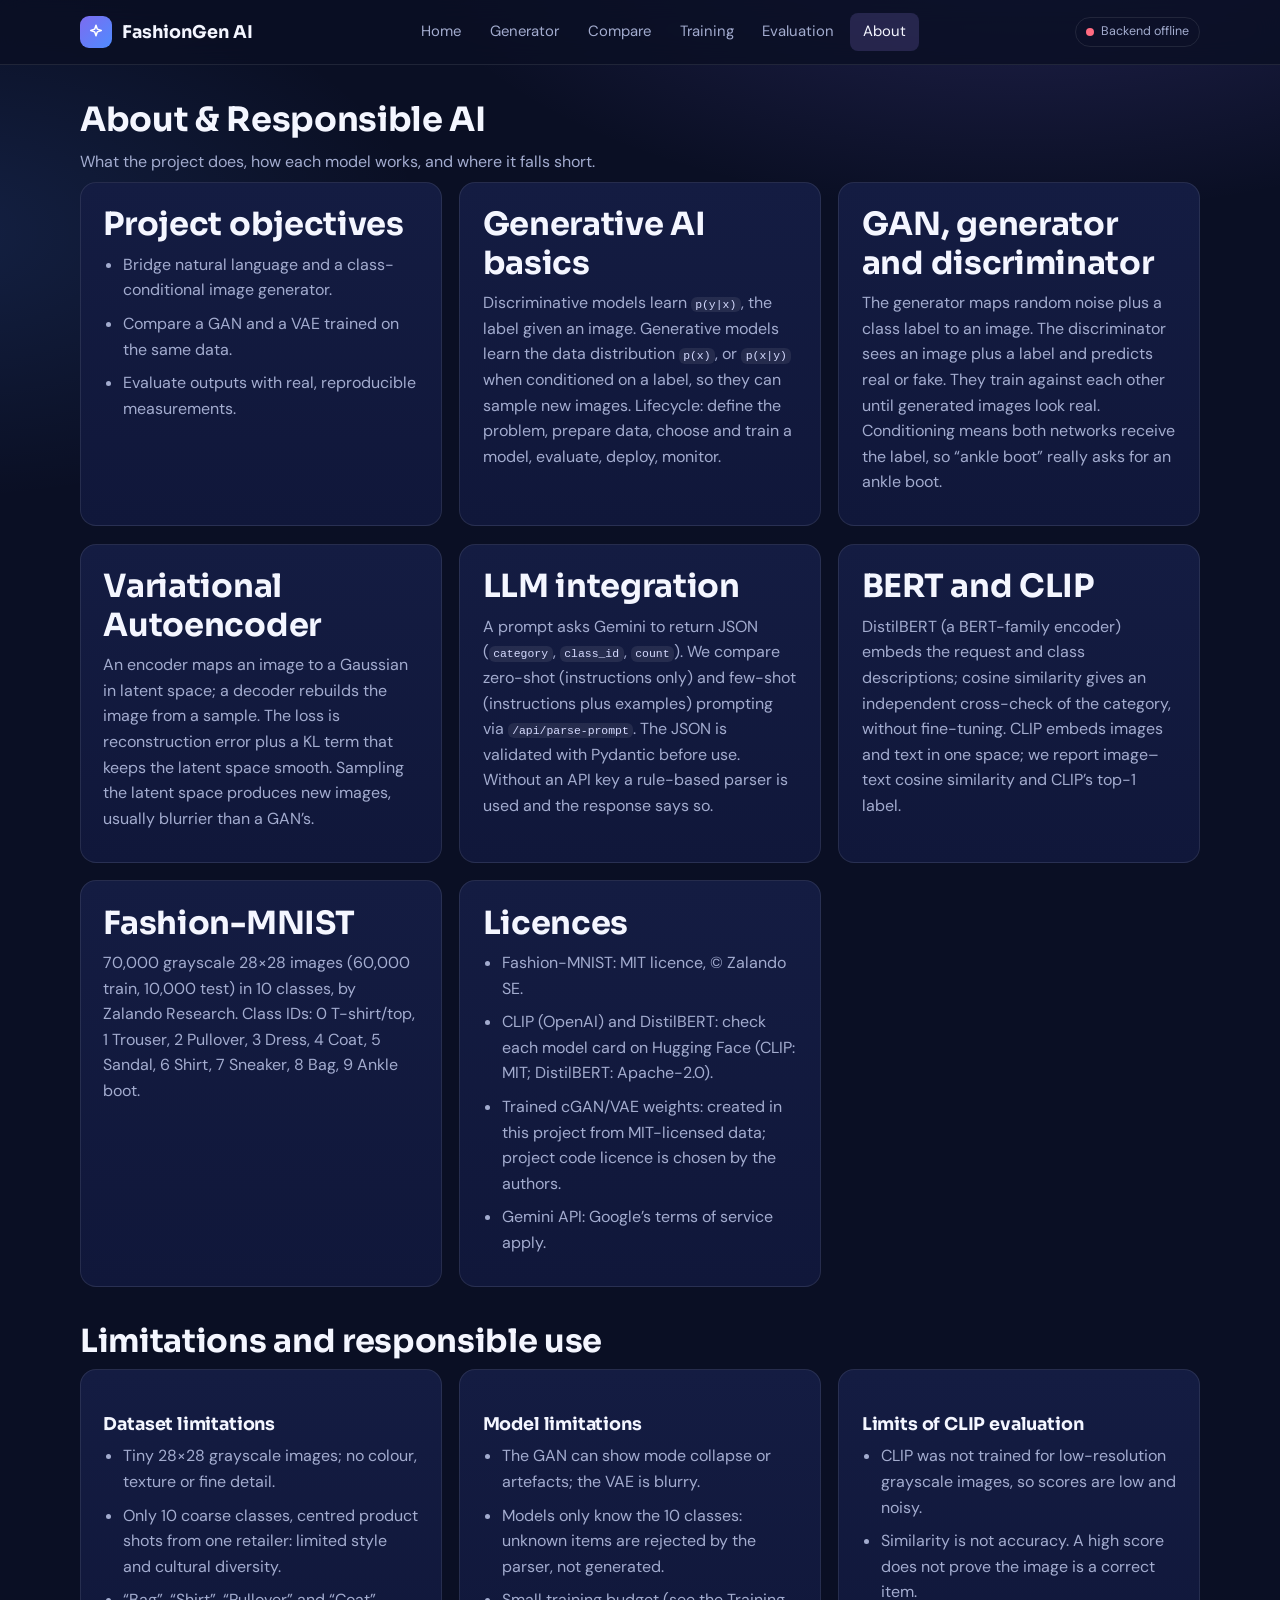
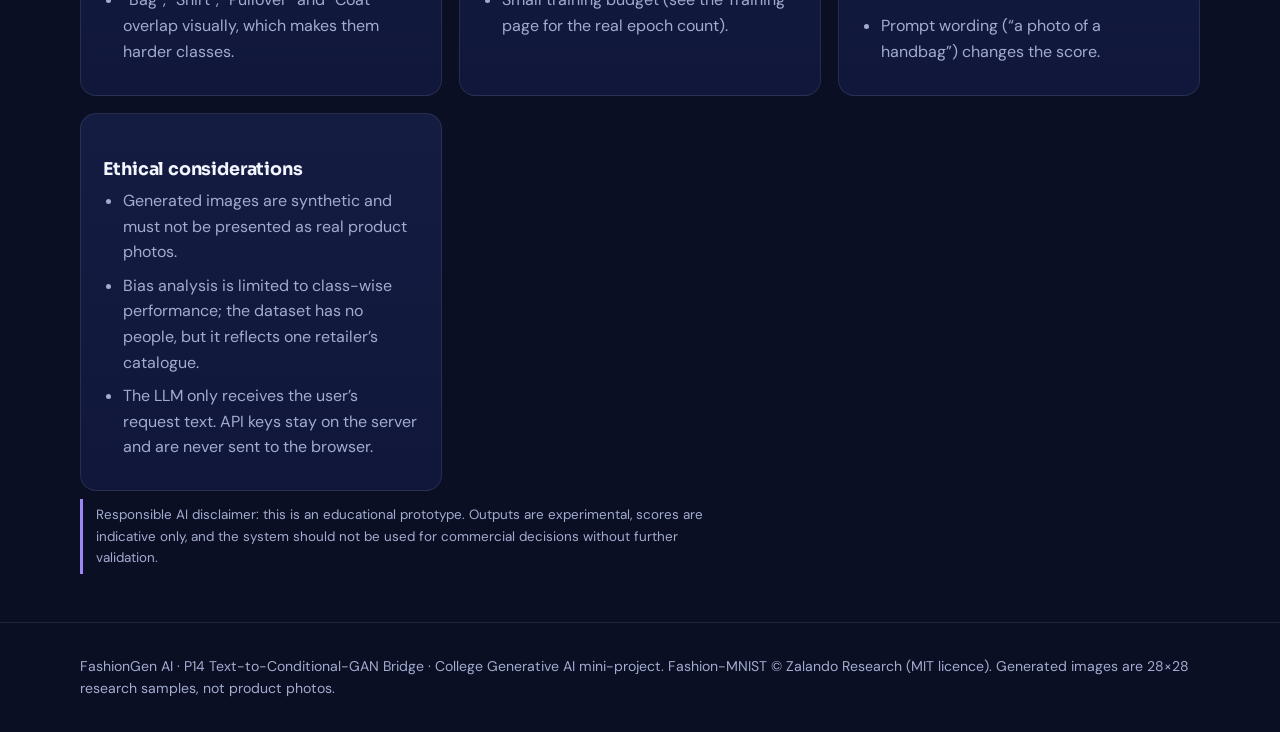
==== frontend/about.html @ 267b5456 "feat: complete FashionGen AI project ready for deployment" ====
<!DOCTYPE html><html lang="en"><head><meta charset="utf-8"><meta name="viewport" content="width=device-width,initial-scale=1">
<link rel="preconnect" href="https://fonts.googleapis.com"><link rel="preconnect" href="https://fonts.gstatic.com" crossorigin>
<link href="https://fonts.googleapis.com/css2?family=DM+Sans:wght@400;500;700&family=Sora:wght@600;700&display=swap" rel="stylesheet">
<link rel="stylesheet" href="css/style.css"><title>About & Responsible AI · FashionGen AI</title></head><body>
<div id="nav"></div>
<main class="wrap prose" style="padding-top:2.2rem">
  <h1 style="font-size:2.1rem">About & Responsible AI</h1>
  <p class="sub">What the project does, how each model works, and where it falls short.</p>
  <div class="grid g2">
  <div class="card"><h2>Project objectives</h2><ul><li>Bridge natural language and a class-conditional image generator.</li><li>Compare a GAN and a VAE trained on the same data.</li><li>Evaluate outputs with real, reproducible measurements.</li></ul></div>
  <div class="card"><h2>Generative AI basics</h2><p>Discriminative models learn <code>p(y|x)</code>, the label given an image. Generative models learn the data distribution <code>p(x)</code>, or <code>p(x|y)</code> when conditioned on a label, so they can sample new images. Lifecycle: define the problem, prepare data, choose and train a model, evaluate, deploy, monitor.</p></div>
  <div class="card"><h2>GAN, generator and discriminator</h2><p>The generator maps random noise plus a class label to an image. The discriminator sees an image plus a label and predicts real or fake. They train against each other until generated images look real. Conditioning means both networks receive the label, so “ankle boot” really asks for an ankle boot.</p></div>
  <div class="card"><h2>Variational Autoencoder</h2><p>An encoder maps an image to a Gaussian in latent space; a decoder rebuilds the image from a sample. The loss is reconstruction error plus a KL term that keeps the latent space smooth. Sampling the latent space produces new images, usually blurrier than a GAN’s.</p></div>
  <div class="card"><h2>LLM integration</h2><p>A prompt asks Gemini to return JSON (<code>category</code>, <code>class_id</code>, <code>count</code>). We compare zero-shot (instructions only) and few-shot (instructions plus examples) prompting via <code>/api/parse-prompt</code>. The JSON is validated with Pydantic before use. Without an API key a rule-based parser is used and the response says so.</p></div>
  <div class="card"><h2>BERT and CLIP</h2><p>DistilBERT (a BERT-family encoder) embeds the request and class descriptions; cosine similarity gives an independent cross-check of the category, without fine-tuning. CLIP embeds images and text in one space; we report image–text cosine similarity and CLIP’s top-1 label.</p></div>
  <div class="card"><h2>Fashion-MNIST</h2><p>70,000 grayscale 28×28 images (60,000 train, 10,000 test) in 10 classes, by Zalando Research. Class IDs: 0 T-shirt/top, 1 Trouser, 2 Pullover, 3 Dress, 4 Coat, 5 Sandal, 6 Shirt, 7 Sneaker, 8 Bag, 9 Ankle boot.</p></div>
  <div class="card"><h2>Licences</h2><ul><li>Fashion-MNIST: MIT licence, © Zalando SE.</li><li>CLIP (OpenAI) and DistilBERT: check each model card on Hugging Face (CLIP: MIT; DistilBERT: Apache-2.0).</li><li>Trained cGAN/VAE weights: created in this project from MIT-licensed data; project code licence is chosen by the authors.</li><li>Gemini API: Google’s terms of service apply.</li></ul></div>
  </div>
  <h2 style="margin-top:2.2rem">Limitations and responsible use</h2>
  <div class="grid g2">
  <div class="card"><h3>Dataset limitations</h3><ul><li>Tiny 28×28 grayscale images; no colour, texture or fine detail.</li><li>Only 10 coarse classes, centred product shots from one retailer: limited style and cultural diversity.</li><li>“Bag”, “Shirt”, “Pullover” and “Coat” overlap visually, which makes them harder classes.</li></ul></div>
  <div class="card"><h3>Model limitations</h3><ul><li>The GAN can show mode collapse or artefacts; the VAE is blurry.</li><li>Models only know the 10 classes: unknown items are rejected by the parser, not generated.</li><li>Small training budget (see the Training page for the real epoch count).</li></ul></div>
  <div class="card"><h3>Limits of CLIP evaluation</h3><ul><li>CLIP was not trained for low-resolution grayscale images, so scores are low and noisy.</li><li>Similarity is not accuracy. A high score does not prove the image is a correct item.</li><li>Prompt wording (“a photo of a handbag”) changes the score.</li></ul></div>
  <div class="card"><h3>Ethical considerations</h3><ul><li>Generated images are synthetic and must not be presented as real product photos.</li><li>Bias analysis is limited to class-wise performance; the dataset has no people, but it reflects one retailer’s catalogue.</li><li>The LLM only receives the user’s request text. API keys stay on the server and are never sent to the browser.</li></ul></div>
  </div>
  <p class="note">Responsible AI disclaimer: this is an educational prototype. Outputs are experimental, scores are indicative only, and the system should not be used for commercial decisions without further validation.</p>
</main>
<div id="footer"></div>
<script src="js/config.js"></script><script src="js/api.js"></script><script src="js/main.js"></script></body></html>
---- frontend/css/style.css ----
:root{
  --bg:#0a0f24; --bg2:#10173a; --card:#141c42; --card2:#1a2350; --line:rgba(255,255,255,.09);
  --text:#f4f6ff; --muted:#a3accf; --purple:#9b87f5; --blue:#4f8cff; --ok:#3ddc97; --warn:#ffb454; --err:#ff6b81;
  --grad:linear-gradient(135deg,#7c6cf0 0%,#4f8cff 100%);
  --r:16px; --r-sm:10px; --max:1160px;
  --font:'DM Sans',system-ui,-apple-system,'Segoe UI',sans-serif; --head:'Sora','DM Sans',system-ui,sans-serif;
}
*{box-sizing:border-box;margin:0;padding:0}
html{scroll-behavior:smooth}
body{font-family:var(--font);background:var(--bg);color:var(--text);line-height:1.6;min-height:100vh;
  background-image:radial-gradient(900px 420px at 80% -80px,rgba(124,108,240,.22),transparent 70%),radial-gradient(700px 380px at -5% 10%,rgba(79,140,255,.14),transparent 70%);background-repeat:no-repeat}
a{color:var(--blue);text-decoration:none} a:hover{text-decoration:underline}
h1,h2,h3,h4{font-family:var(--head);line-height:1.2;letter-spacing:-.01em}
h1{font-size:clamp(2rem,5vw,3.4rem)} h2{font-size:clamp(1.45rem,3vw,2rem);margin-bottom:.5rem} h3{font-size:1.1rem;margin-bottom:.4rem}
p{color:var(--muted)} code{background:rgba(255,255,255,.08);padding:.1em .4em;border-radius:6px;font-size:.88em;color:#d6dbff}
.wrap{max-width:var(--max);margin:0 auto;padding:0 1.25rem}
section.block{padding:3.2rem 0}
.sub{max-width:62ch;margin-bottom:1.6rem}
:focus-visible{outline:2px solid var(--purple);outline-offset:2px}

/* nav */
.nav{position:sticky;top:0;z-index:50;background:rgba(10,15,36,.82);backdrop-filter:blur(12px);border-bottom:1px solid var(--line)}
.nav .wrap{display:flex;align-items:center;justify-content:space-between;height:64px;gap:1rem}
.brand{display:flex;align-items:center;gap:.6rem;font-family:var(--head);font-weight:700;color:var(--text);font-size:1.1rem}
.brand:hover{text-decoration:none}
.logo{width:32px;height:32px;border-radius:9px;background:var(--grad);display:grid;place-items:center}
.logo svg{width:18px;height:18px}
.links{display:flex;gap:.2rem;align-items:center}
.links a{color:var(--muted);padding:.45rem .8rem;border-radius:8px;font-size:.93rem}
.links a:hover{color:var(--text);background:rgba(255,255,255,.06);text-decoration:none}
.links a.active{color:var(--text);background:rgba(155,135,245,.18)}
.pill{display:inline-flex;align-items:center;gap:.4rem;font-size:.78rem;color:var(--muted);border:1px solid var(--line);padding:.25rem .65rem;border-radius:99px}
.dot{width:8px;height:8px;border-radius:50%;background:var(--warn)} .dot.ok{background:var(--ok)} .dot.bad{background:var(--err)}
.burger{display:none;background:none;border:1px solid var(--line);color:var(--text);border-radius:8px;padding:.4rem .6rem;font-size:1.1rem;cursor:pointer}
@media(max-width:900px){.burger{display:block}.links{position:absolute;top:64px;left:0;right:0;background:var(--bg2);flex-direction:column;align-items:stretch;padding:.6rem 1rem;display:none;border-bottom:1px solid var(--line)}.links.open{display:flex}.nav .pill{display:none}}

/* buttons + inputs */
.btn{display:inline-flex;align-items:center;justify-content:center;gap:.5rem;font:600 .95rem var(--font);padding:.8rem 1.4rem;border-radius:12px;border:1px solid transparent;cursor:pointer;color:#fff;background:var(--grad);transition:transform .15s,box-shadow .15s}
.btn:hover{transform:translateY(-1px);box-shadow:0 8px 24px rgba(124,108,240,.35);text-decoration:none}
.btn:disabled{opacity:.55;cursor:not-allowed;transform:none;box-shadow:none}
.btn.ghost{background:transparent;border-color:var(--line);color:var(--text)} .btn.ghost:hover{background:rgba(255,255,255,.06);box-shadow:none}
.btn.sm{padding:.45rem .8rem;font-size:.82rem;border-radius:9px}
label{font-size:.85rem;color:var(--muted);display:block;margin-bottom:.35rem}
textarea,select,input[type=number]{width:100%;background:var(--bg);color:var(--text);border:1px solid var(--line);border-radius:12px;padding:.8rem 1rem;font:inherit}
textarea{resize:vertical;min-height:96px;font-size:1.05rem}
textarea:focus,select:focus,input:focus{border-color:var(--purple);outline:none;box-shadow:0 0 0 3px rgba(155,135,245,.2)}

/* cards */
.card{background:linear-gradient(180deg,var(--card),var(--bg2));border:1px solid var(--line);border-radius:var(--r);padding:1.4rem}
.grid{display:grid;gap:1.1rem} .g2{grid-template-columns:repeat(auto-fit,minmax(300px,1fr))} .g3{grid-template-columns:repeat(auto-fit,minmax(250px,1fr))} .g4{grid-template-columns:repeat(auto-fit,minmax(200px,1fr))}
.stat b{display:block;font:700 1.9rem var(--head);color:var(--text)} .stat span{color:var(--muted);font-size:.88rem}
.badge{display:inline-block;font-size:.76rem;padding:.2rem .6rem;border-radius:99px;background:rgba(155,135,245,.18);color:#cfc6ff;margin-right:.3rem}
.badge.blue{background:rgba(79,140,255,.18);color:#b9d0ff} .badge.ok{background:rgba(61,220,151,.15);color:var(--ok)} .badge.warn{background:rgba(255,180,84,.15);color:var(--warn)}

/* hero */
.hero{padding:4.5rem 0 3rem}
.hero .cols{display:grid;grid-template-columns:1.1fr .9fr;gap:3rem;align-items:center}
.hero h1 span{background:var(--grad);-webkit-background-clip:text;background-clip:text;color:transparent}
.hero p.lead{font-size:1.15rem;margin:1.2rem 0 1.8rem;max-width:48ch}
.hero .cta{display:flex;gap:.8rem;flex-wrap:wrap}
.chips{display:flex;gap:.5rem;flex-wrap:wrap;margin-top:1rem}
.chip{background:rgba(255,255,255,.06);border:1px solid var(--line);color:var(--text);border-radius:99px;padding:.4rem .9rem;font-size:.88rem;cursor:pointer;font-family:inherit}
.chip:hover{border-color:var(--purple);background:rgba(155,135,245,.14)}
@media(max-width:860px){.hero .cols{grid-template-columns:1fr}}

/* gallery */
.gallery{display:grid;grid-template-columns:repeat(auto-fill,minmax(170px,1fr));gap:1rem}
.tile{background:var(--card);border:1px solid var(--line);border-radius:14px;overflow:hidden;display:flex;flex-direction:column}
.tile img{width:100%;aspect-ratio:1;object-fit:contain;background:#05081a;image-rendering:auto;display:block}
.tile .meta{padding:.7rem .8rem;font-size:.82rem;color:var(--muted);display:flex;flex-direction:column;gap:.35rem}
.tile .meta b{color:var(--text);font-size:.9rem}
.mini-gallery{display:grid;grid-template-columns:repeat(5,1fr);gap:.6rem}
.mini-gallery figure{margin:0;background:#05081a;border-radius:10px;overflow:hidden;border:1px solid var(--line)}
.mini-gallery img{width:100%;display:block;aspect-ratio:1;object-fit:contain}
.mini-gallery figcaption{font-size:.72rem;text-align:center;color:var(--muted);padding:.25rem}
.score-bar{height:6px;border-radius:4px;background:rgba(255,255,255,.1);overflow:hidden} .score-bar i{display:block;height:100%;background:var(--grad)}

/* generator layout */
.gen-layout{display:grid;grid-template-columns:380px 1fr;gap:1.4rem;align-items:start}
@media(max-width:960px){.gen-layout{grid-template-columns:1fr}}
.field{margin-bottom:1rem} .row2{display:grid;grid-template-columns:1fr 1fr;gap:.8rem}
.status{display:none;margin-top:1rem;padding:.9rem 1rem;border-radius:12px;background:rgba(79,140,255,.1);border:1px solid rgba(79,140,255,.3);font-size:.92rem}
.status.show{display:block} .status.error{background:rgba(255,107,129,.1);border-color:rgba(255,107,129,.4);color:#ffc2cc}
.steps{list-style:none;margin-top:.5rem;display:grid;gap:.25rem;color:var(--muted);font-size:.85rem}
.steps li::before{content:"○ "} .steps li.done{color:var(--ok)} .steps li.done::before{content:"● "} .steps li.active{color:var(--text)} .steps li.active::before{content:"◐ "}
.spinner{width:18px;height:18px;border:3px solid rgba(255,255,255,.25);border-top-color:#fff;border-radius:50%;animation:spin .8s linear infinite;display:inline-block}
@keyframes spin{to{transform:rotate(360deg)}}
.summary{display:flex;gap:.6rem;flex-wrap:wrap;margin-bottom:1rem;align-items:center}
.empty{text-align:center;padding:3rem 1rem;border:1px dashed var(--line);border-radius:var(--r);color:var(--muted)}
.note{font-size:.84rem;color:var(--muted);border-left:3px solid var(--purple);padding:.3rem .8rem;margin-top:1rem}

/* tables, charts */
.table-wrap{overflow-x:auto;border:1px solid var(--line);border-radius:12px}
table{width:100%;border-collapse:collapse;font-size:.88rem;min-width:620px}
th,td{padding:.65rem .8rem;text-align:left;border-bottom:1px solid var(--line)} th{color:var(--muted);font-weight:600;background:rgba(255,255,255,.03)} tr:last-child td{border-bottom:0}
.chart-box{position:relative;height:300px} .chart-box.tall{height:360px}
.grid-img{width:100%;border-radius:12px;background:#05081a;border:1px solid var(--line);image-rendering:pixelated}
.tabs{display:flex;gap:.4rem;flex-wrap:wrap;margin-bottom:1rem}
.progress{height:10px;border-radius:6px;background:rgba(255,255,255,.1);overflow:hidden} .progress i{display:block;height:100%;background:var(--grad)}
.prose h3{margin-top:1.4rem} .prose p,.prose li{margin:.5rem 0;max-width:75ch} .prose ul{padding-left:1.2rem;color:var(--muted)}
.compare-cols{display:grid;grid-template-columns:1fr 1fr;gap:1.1rem} @media(max-width:760px){.compare-cols{grid-template-columns:1fr}}
.pre{white-space:pre-wrap;font:.78rem ui-monospace,Menlo,monospace;background:#05081a;border:1px solid var(--line);border-radius:10px;padding:.8rem;max-height:240px;overflow:auto;color:#c9d1ff}
footer{border-top:1px solid var(--line);padding:2rem 0;margin-top:3rem;color:var(--muted);font-size:.88rem}
@media(prefers-reduced-motion:reduce){*{animation:none!important;transition:none!important}}
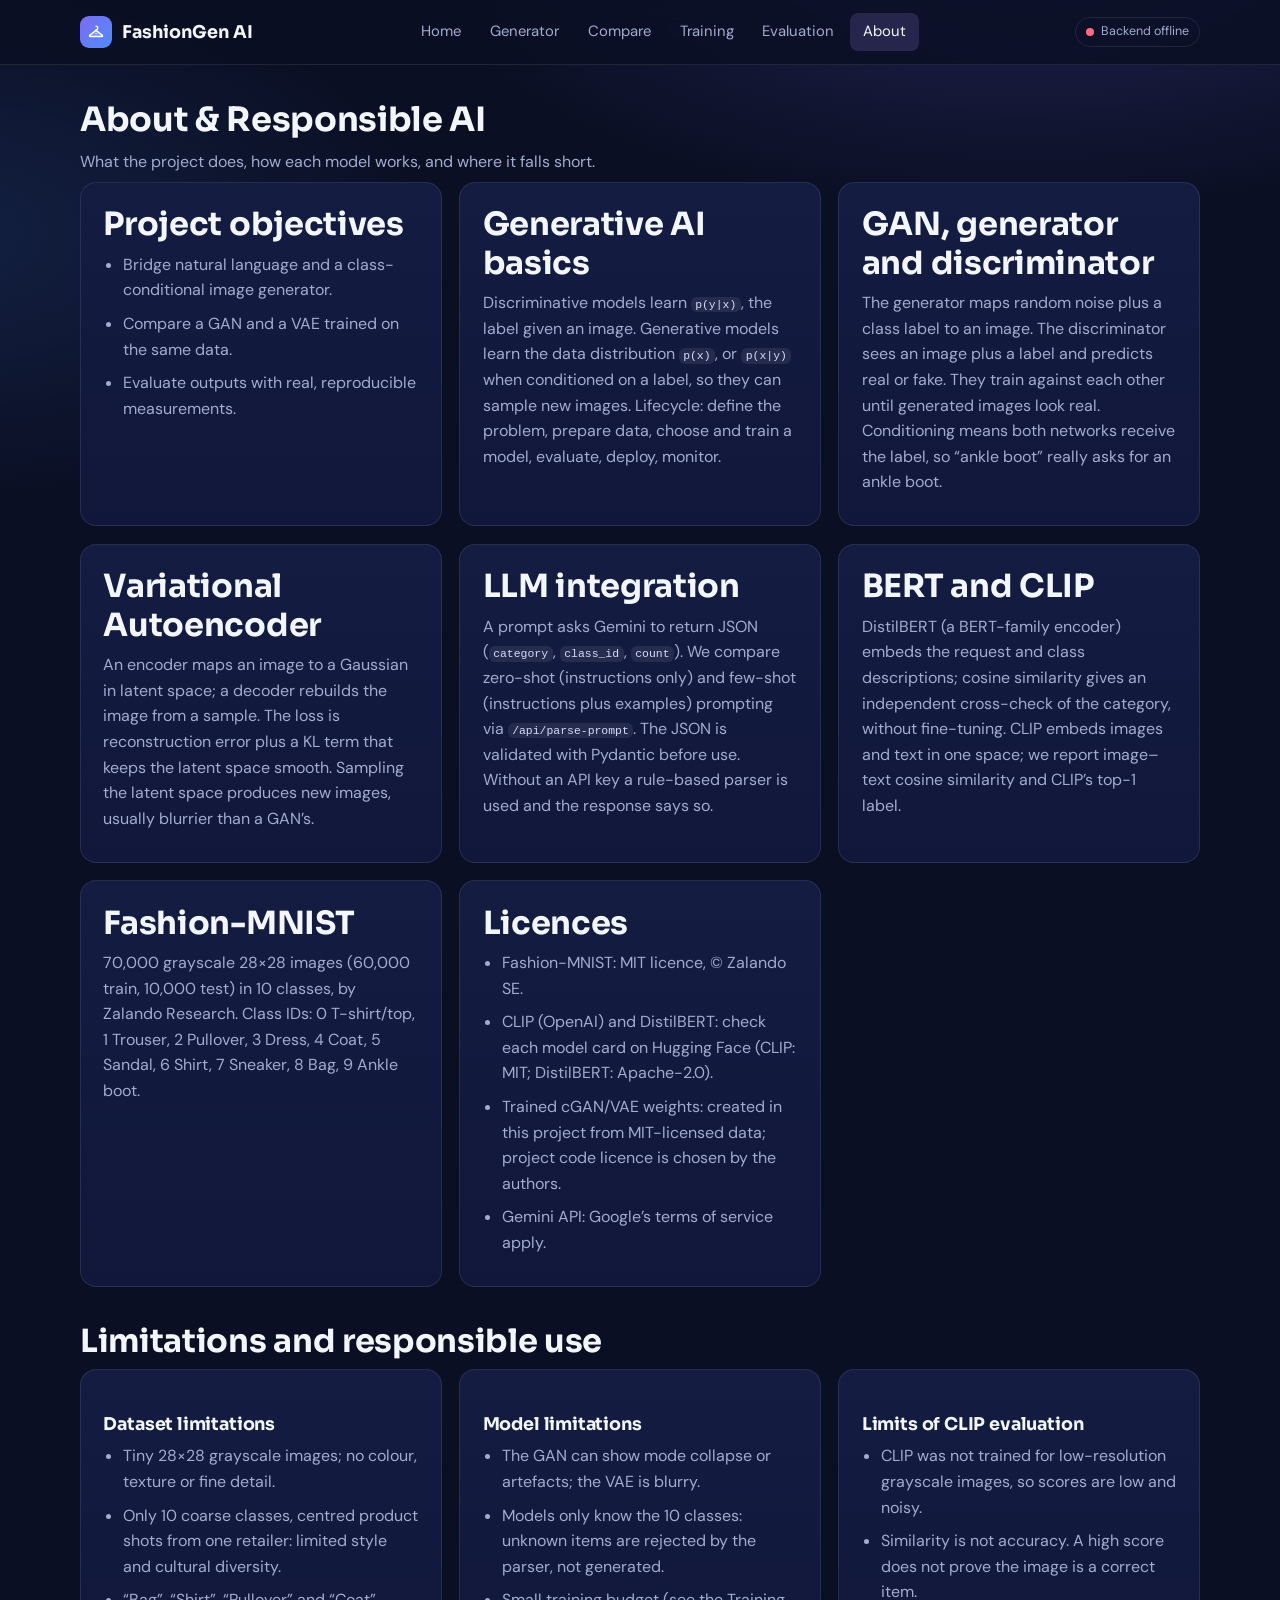
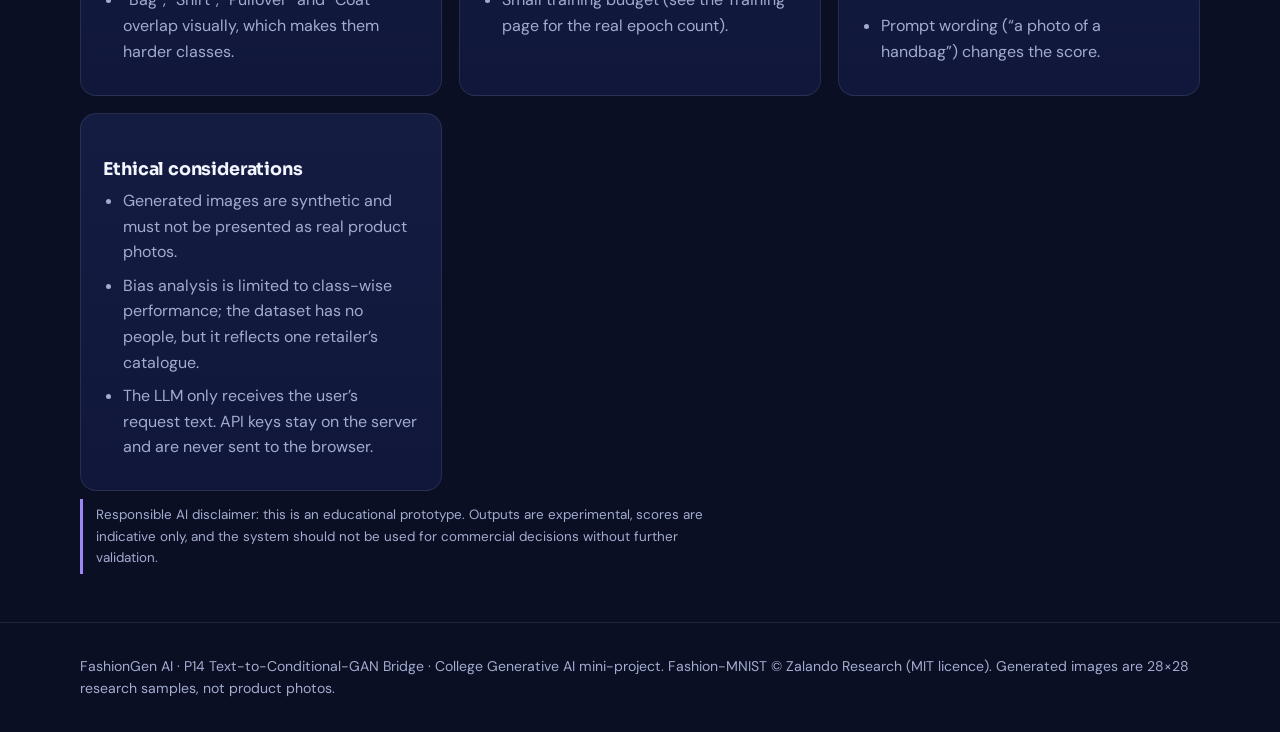
==== commit 20b2e5d4: "style: update brand logo and add custom fashion hanger AI favicon" ====
--- a/frontend/about.html
+++ b/frontend/about.html
@@ -1,6 +1,7 @@
 <!DOCTYPE html><html lang="en"><head><meta charset="utf-8"><meta name="viewport" content="width=device-width,initial-scale=1">
 <link rel="preconnect" href="https://fonts.googleapis.com"><link rel="preconnect" href="https://fonts.gstatic.com" crossorigin>
 <link href="https://fonts.googleapis.com/css2?family=DM+Sans:wght@400;500;700&family=Sora:wght@600;700&display=swap" rel="stylesheet">
+<link rel="icon" type="image/svg+xml" href="assets/favicon.svg">
 <link rel="stylesheet" href="css/style.css"><title>About & Responsible AI · FashionGen AI</title></head><body>
 <div id="nav"></div>
 <main class="wrap prose" style="padding-top:2.2rem">
